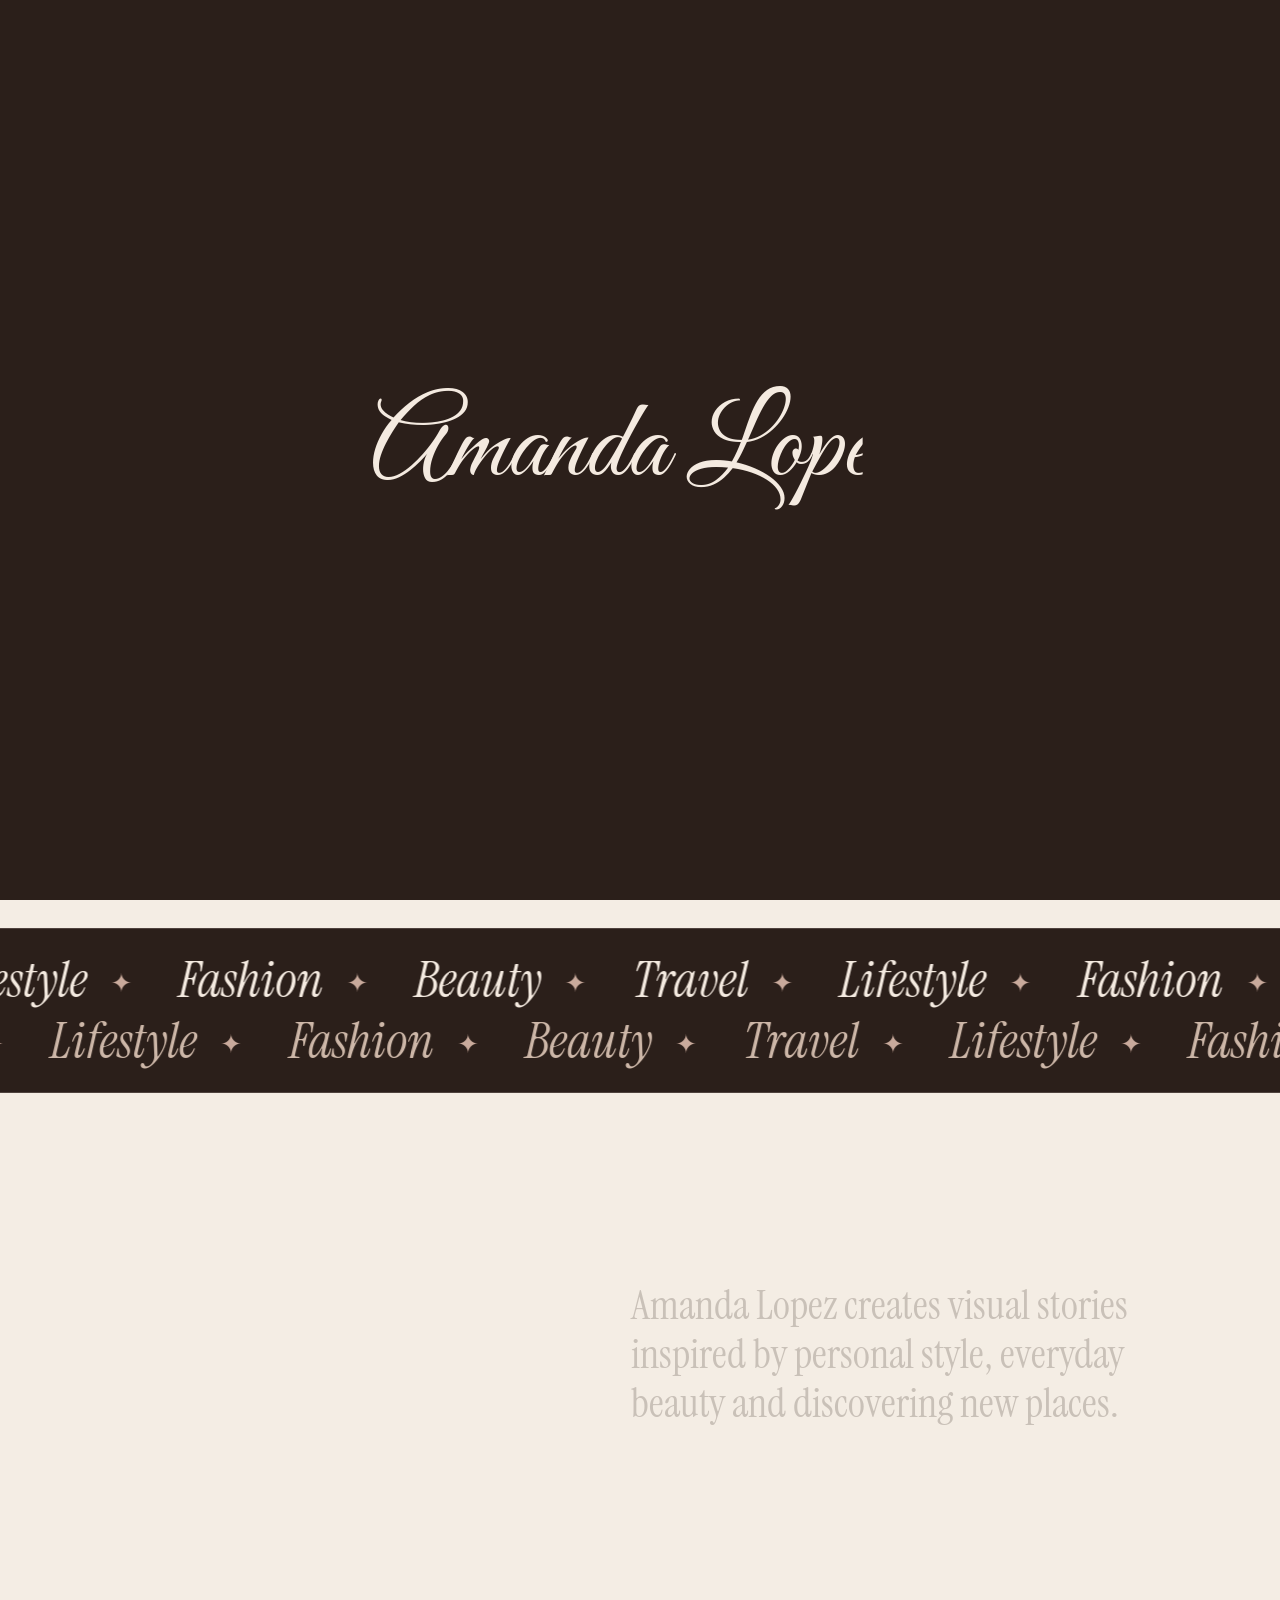
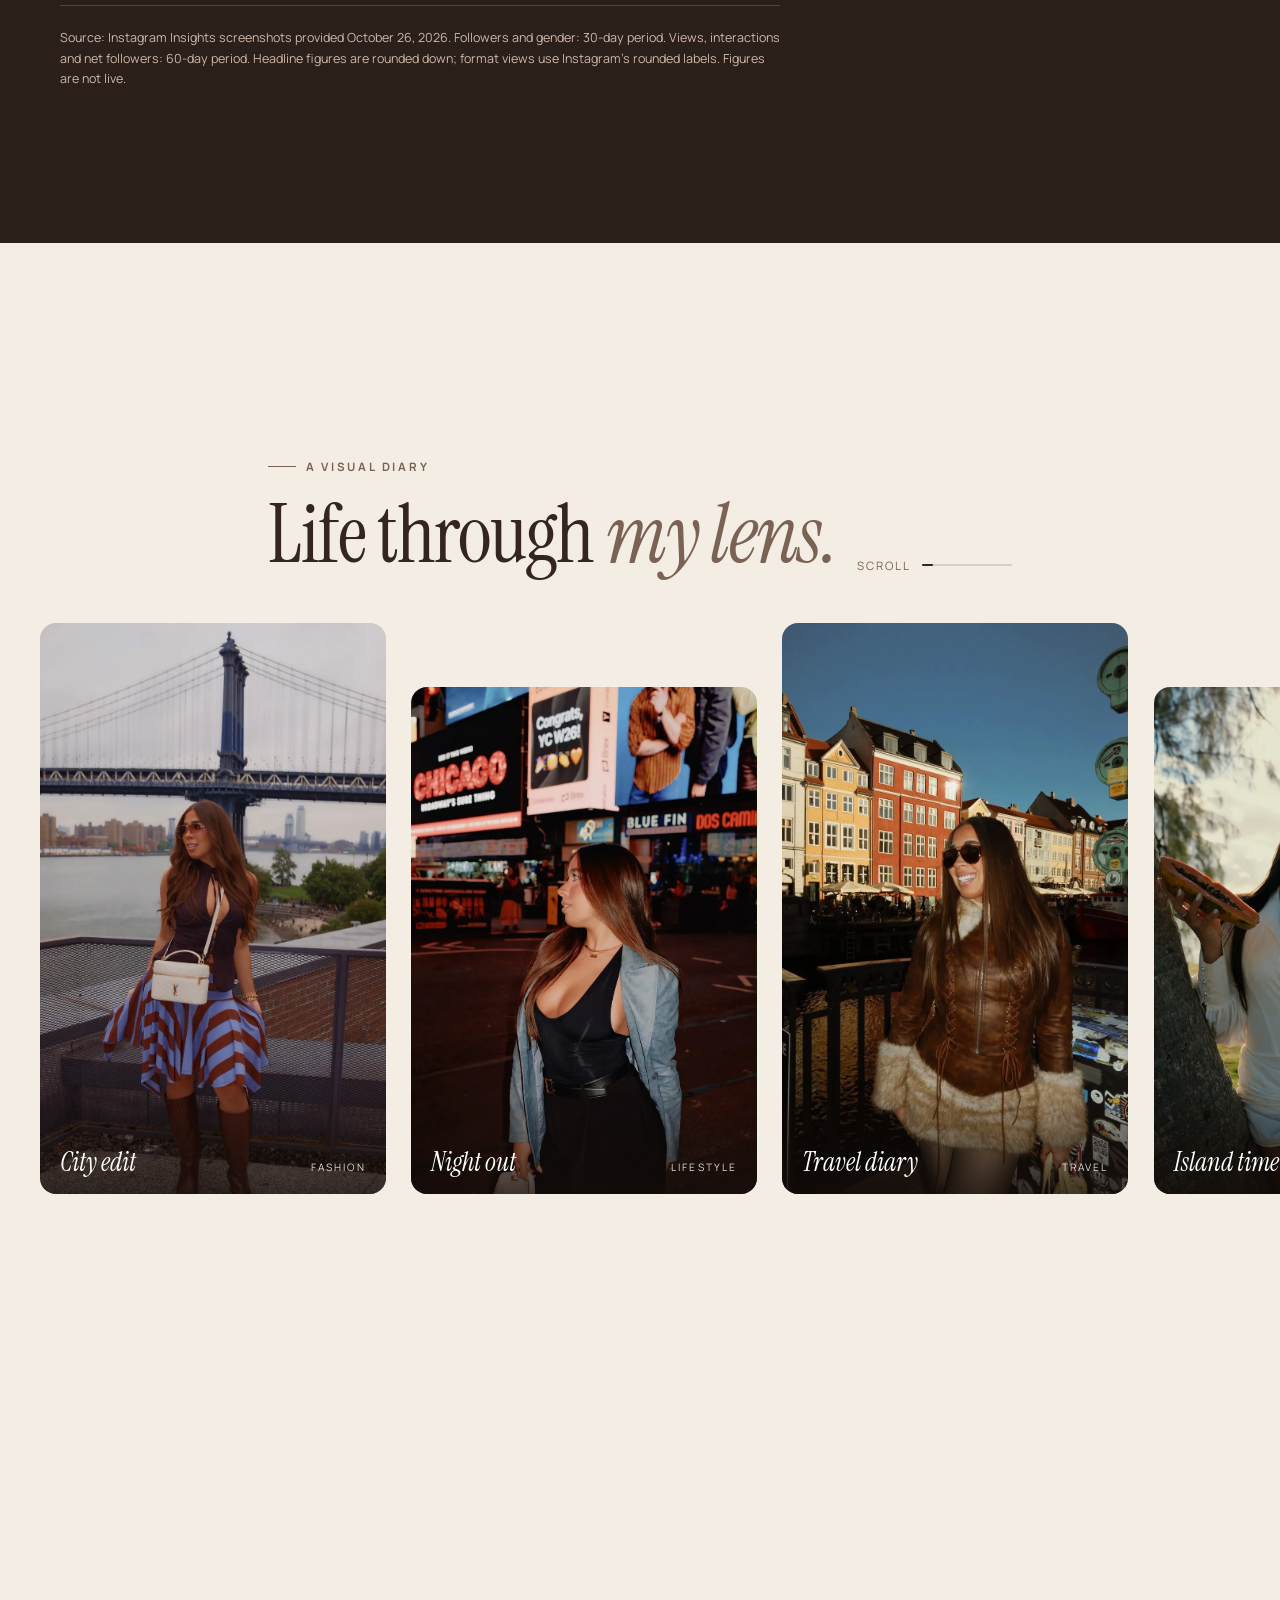
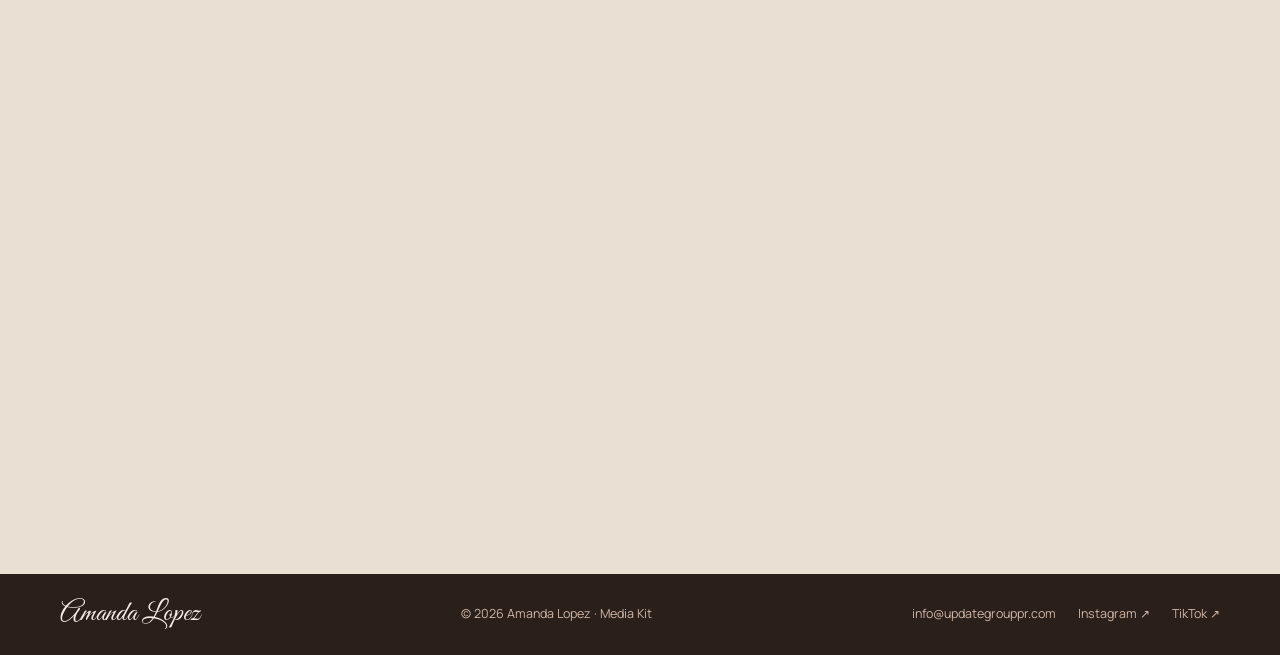
==== amandalopez/index.html @ 155946e0 "Publish Amanda Lopez media kit at /Amandalopez Copy of the site from the Amanda_Lopez repo (index.ht" ====
<!doctype html>
<html lang="en">
<head>
<meta charset="utf-8">
<title>Amanda Lopez Media Kit</title>
<meta http-equiv="refresh" content="0; url=../Amandalopez/">
<link rel="canonical" href="https://www.updategrouppr.com/Amandalopez/">
<meta name="robots" content="noindex">
</head>
<body><a href="../Amandalopez/">Amanda Lopez Media Kit</a></body>
</html>
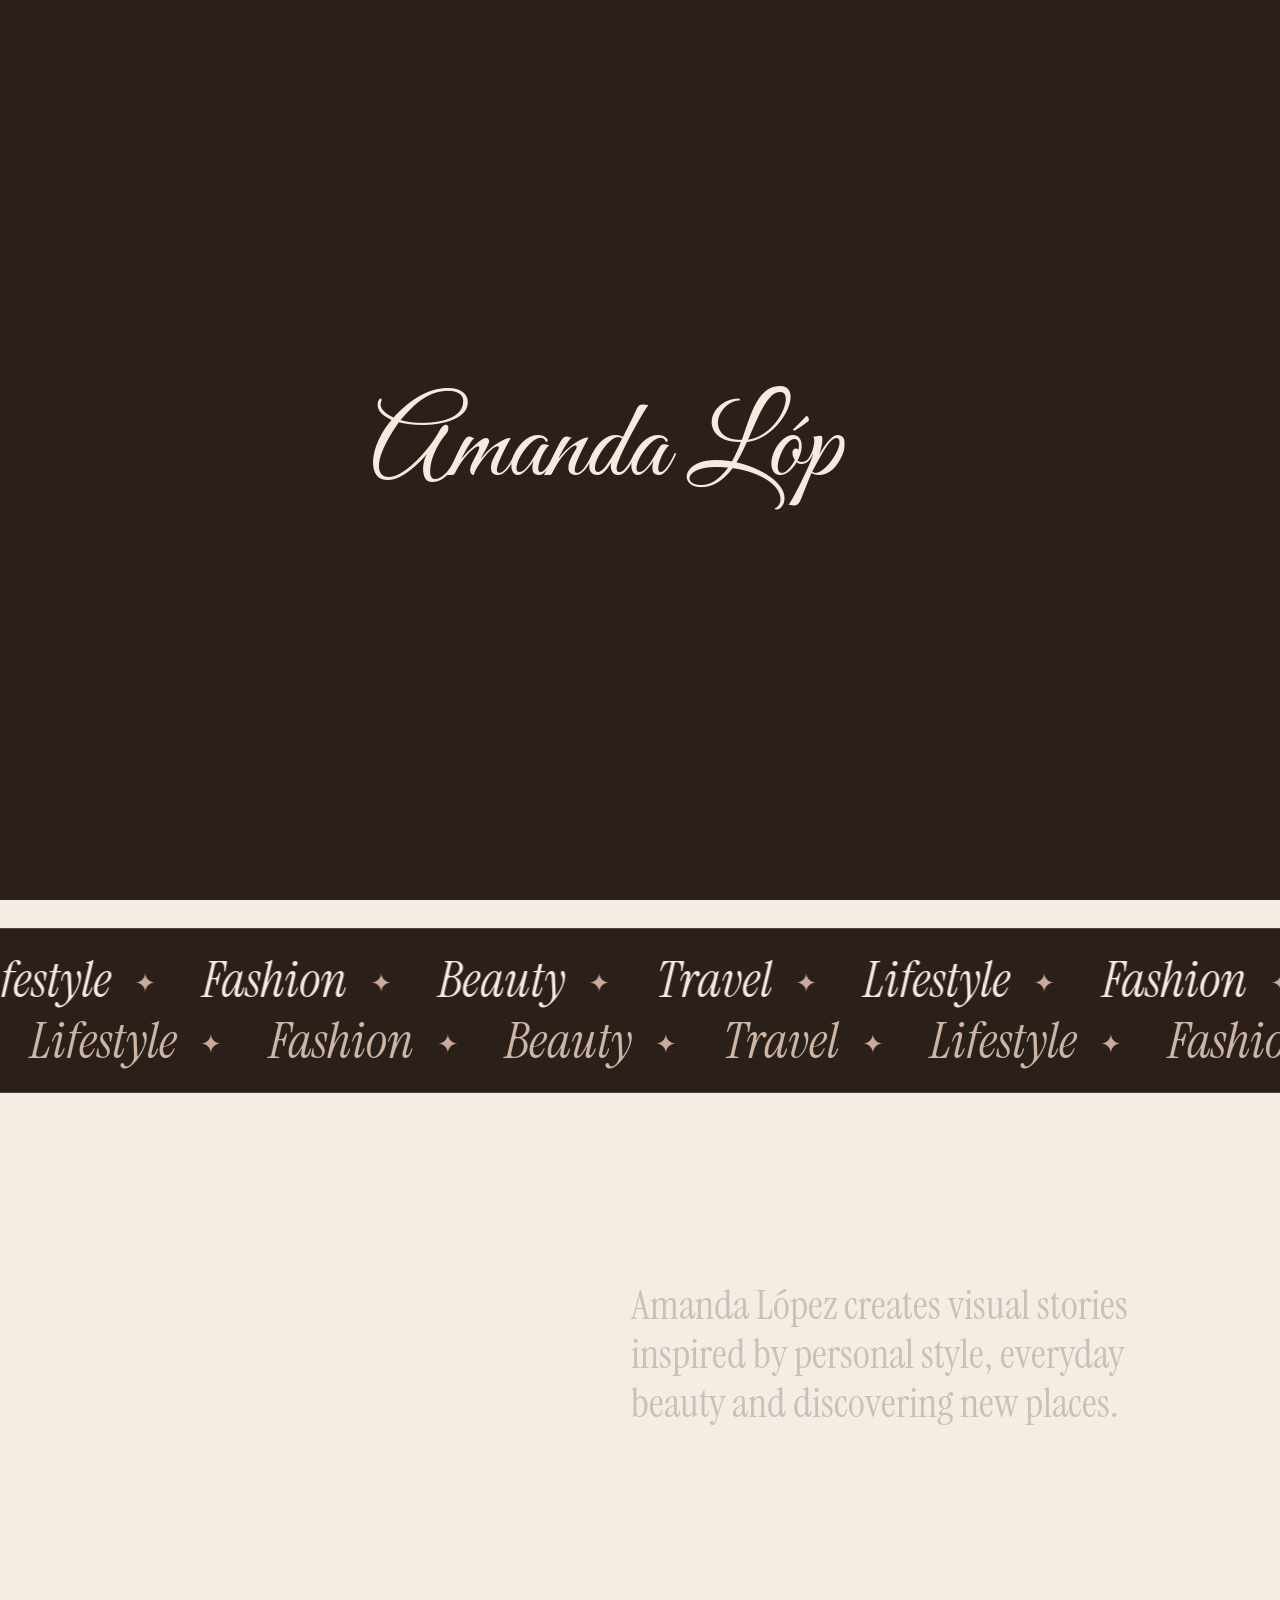
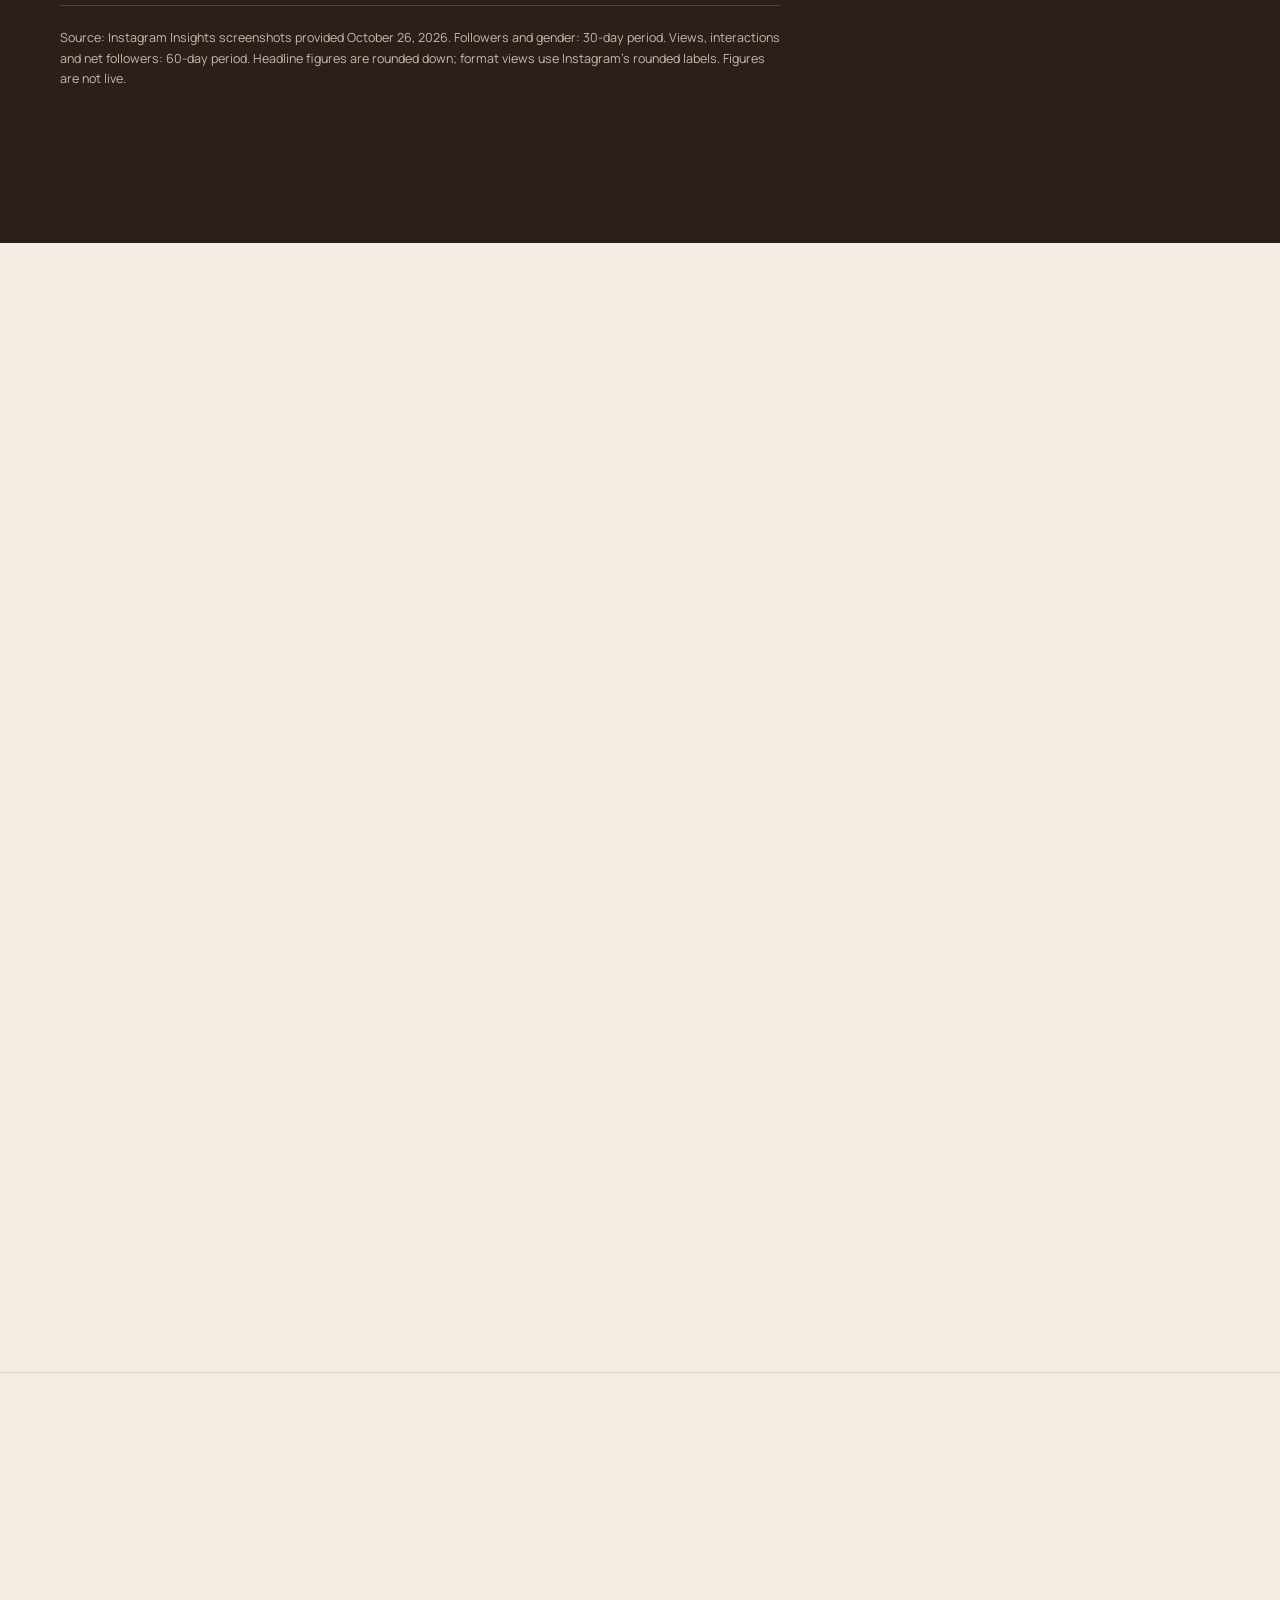
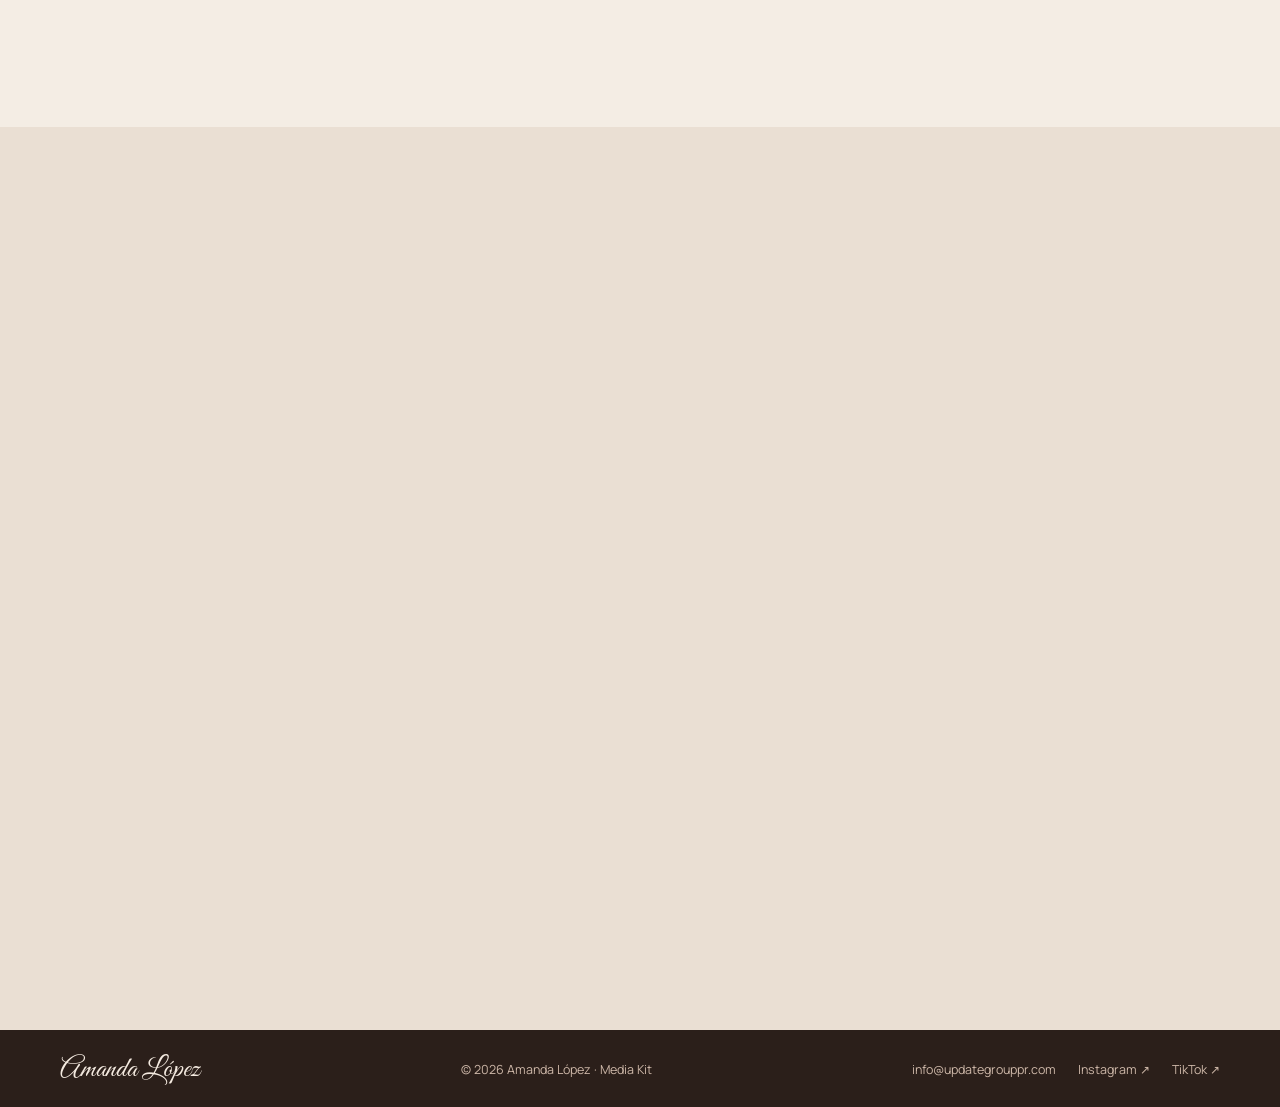
==== commit 69c91a42: "Add brand collaborations slideshow and write López with accent Replaces the photo reel with an autop" ====
--- a/amandalopez/index.html
+++ b/amandalopez/index.html
@@ -2,10 +2,10 @@
 <html lang="en">
 <head>
 <meta charset="utf-8">
-<title>Amanda Lopez Media Kit</title>
+<title>Amanda López Media Kit</title>
 <meta http-equiv="refresh" content="0; url=../Amandalopez/">
 <link rel="canonical" href="https://www.updategrouppr.com/Amandalopez/">
 <meta name="robots" content="noindex">
 </head>
-<body><a href="../Amandalopez/">Amanda Lopez Media Kit</a></body>
+<body><a href="../Amandalopez/">Amanda López Media Kit</a></body>
 </html>
